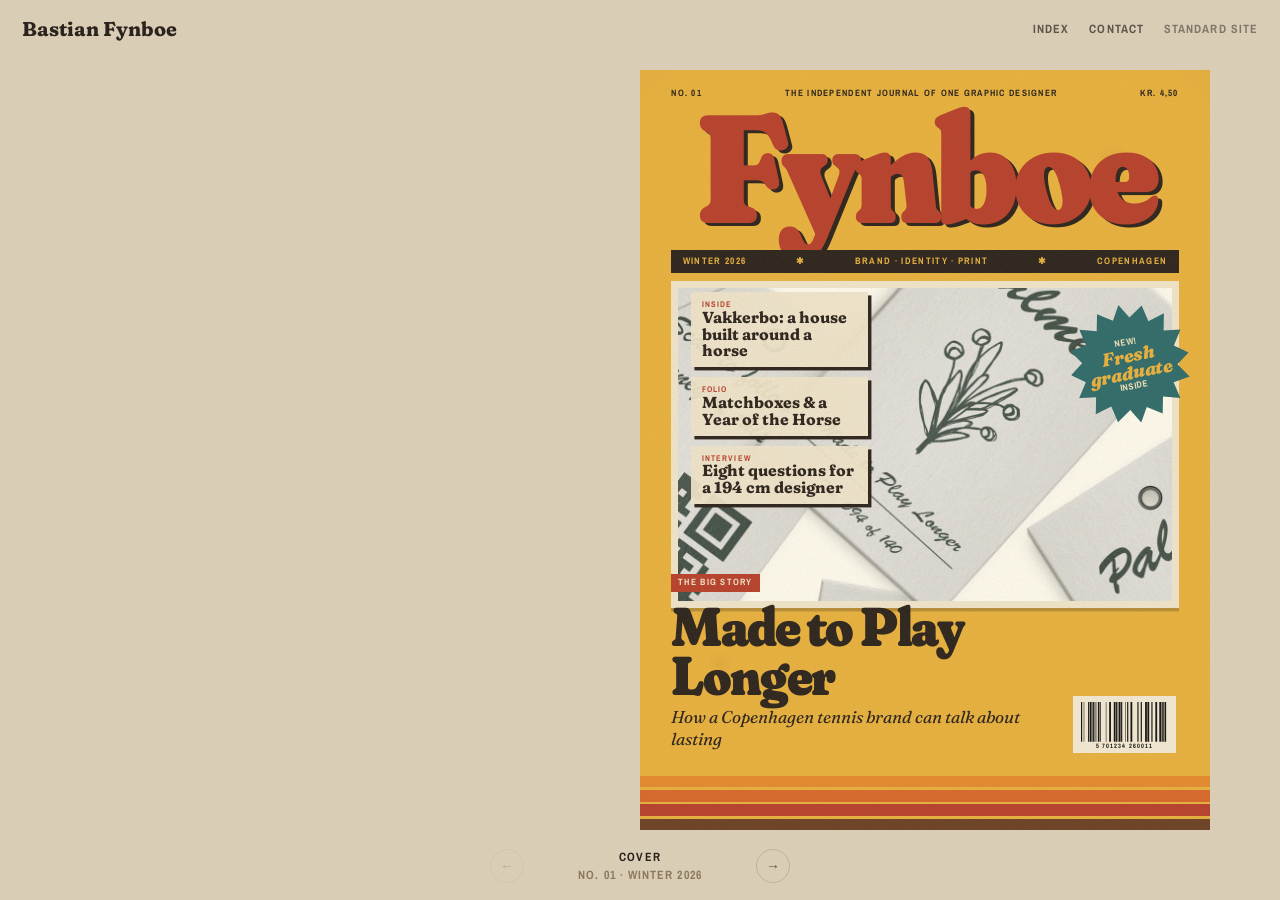
==== issue/index.html @ f9d05c1a "Magasin-udgave" ====
<!doctype html>
<html lang="en">
<head>
<meta charset="utf-8">
<meta name="viewport" content="width=device-width, initial-scale=1">
<title>Fynboe, Issue 01 — Bastian Fynboe, brand &amp; visual identity designer</title>
<meta name="description" content="The portfolio of Bastian Fynboe, brand and visual identity designer in Copenhagen, as a magazine you can flip through.">
<meta name="theme-color" content="#D9CDB6">
<meta property="og:title" content="Fynboe, Issue 01">
<meta property="og:description" content="The portfolio of Bastian Fynboe, brand and visual identity designer in Copenhagen, as a magazine you can flip through.">
<meta property="og:image" content="https://bastianfynboe.xyz/assets/img/mtpl-tag-detail-2000.webp">
<link rel="canonical" href="https://bastianfynboe.xyz/issue/">
<link rel="icon" href="/favicon.png" type="image/png">
<link rel="preload" href="/assets/fonts/issue/fraunces-latin-full-normal.woff2" as="font" type="font/woff2" crossorigin>
<link rel="stylesheet" href="/assets/issue/issue.css?v=1">
<script>document.documentElement.classList.add('js')</script>
</head>
<body>
<a class="skip" href="/">Skip to the standard site</a>
<header class="ui ui-top">
  <a class="brand" href="#cover" data-go="cover">Bastian Fynboe</a>
  <nav class="nav">
    <a href="#contents" data-go="contents">Index</a>
    <a href="#masthead" data-go="masthead">Contact</a>
    <a href="/" class="plain">Standard site</a>
  </nav>
</header>
<main id="stage"><div id="holder"><div id="book">
<section class="page  cover" data-id="cover" data-sec="Cover" id="p-cover" aria-label="Page 1">
  <div class="cv-bg"></div>
  <div class="cv-top"><span>No. 01</span><span>The independent journal of one graphic designer</span><span>Kr. 4,50</span></div>
  <h1 class="cv-mast">Fynboe</h1>
  <div class="cv-strip"><span>Winter 2026</span><span>✱</span><span>Brand · Identity · Print</span><span>✱</span><span>Copenhagen</span></div>
  <div class="cv-photo"><img class="" src="/assets/img/mtpl-tag-detail-1000.webp" srcset="/assets/img/mtpl-tag-detail-1000.webp 1000w, /assets/img/mtpl-tag-detail-2000.webp 2000w" sizes="45vw" width="2000" height="2000" alt="Numbered hangtags for Palmes" decoding="async" fetchpriority="high" style="object-fit:cover;object-position:50% 50%"></div>
  <div class="cv-lines">
    <a href="#vakkerbo" data-go="vakkerbo"><span class="k">Inside</span><span class="t">Vakkerbo: a house built around a horse</span></a>
    <a href="#palmes" data-go="palmes"><span class="k">Folio</span><span class="t">Matchboxes &amp; a Year of the Horse</span></a>
    <a href="#questions" data-go="questions"><span class="k">Interview</span><span class="t">Eight questions for a 194 cm designer</span></a>
  </div>
  <div class="cv-big"><span class="k">The big story</span><span class="t">Made to Play Longer</span><span class="d">How a Copenhagen tennis brand can talk about lasting</span></div>
  <div class="burst" aria-hidden="true"><span>New!<br><b>Fresh<br>graduate</b><br>inside</span></div>
  <div class="cv-stripes" aria-hidden="true"><i></i><i></i><i></i><i></i></div>
  <div class="cv-code"><div class="barcode" aria-hidden="true"><svg viewBox="0 0 96 40" preserveAspectRatio="none" fill="#111"><rect x="0.00" width="1.30" height="40"/><rect x="3.00" width="0.60" height="40"/><rect x="7.85" width="1.30" height="40"/><rect x="9.70" width="2.00" height="40"/><rect x="12.25" width="0.60" height="40"/><rect x="13.40" width="1.30" height="40"/><rect x="15.25" width="0.60" height="40"/><rect x="16.40" width="0.60" height="40"/><rect x="18.70" width="1.30" height="40"/><rect x="20.55" width="1.30" height="40"/><rect x="27.50" width="0.60" height="40"/><rect x="31.20" width="2.00" height="40"/><rect x="36.30" width="2.00" height="40"/><rect x="38.85" width="1.30" height="40"/><rect x="40.70" width="0.60" height="40"/><rect x="41.85" width="2.00" height="40"/><rect x="44.40" width="1.30" height="40"/><rect x="48.80" width="0.60" height="40"/><rect x="51.10" width="1.30" height="40"/><rect x="54.80" width="2.00" height="40"/><rect x="62.45" width="1.30" height="40"/><rect x="66.15" width="1.30" height="40"/><rect x="71.00" width="2.00" height="40"/><rect x="73.55" width="2.00" height="40"/><rect x="77.95" width="1.30" height="40"/><rect x="82.35" width="2.00" height="40"/><rect x="86.75" width="2.00" height="40"/><rect x="89.30" width="1.30" height="40"/><rect x="91.15" width="1.30" height="40"/><rect x="93.00" width="1.30" height="40"/></svg><small>5 701234 260011</small></div></div>
</section>
<section class="page l " data-id="" data-sec="Advertisement" aria-label="Page 2">
  <div class="fr " style="position:absolute;inset:0"><img class="" src="/assets/img/vk-2-1000.webp" srcset="/assets/img/vk-2-1000.webp 1000w, /assets/img/vk-2-2000.webp 2000w" sizes="45vw" width="1638" height="2048" alt="Vase with wild flowers, photographed for Vakkerbo" decoding="async" loading="lazy" style="object-fit:cover;object-position:50% 50%"></div>
  <div class="ad-vk">
    <img src="/assets/img/vk-logo-1000.webp" alt="Vakkerbo" class="vk-word" loading="lazy">
    <div class="ad-vk-line">Interior design, art &amp; vintage.</div>
    <div class="lbl">vakkerbo.dk</div>
  </div>
  <div class="ad-label">Advertisement</div>
</section>
<section class="page r " data-id="contents" data-sec="Contents" id="p-contents" aria-label="Page 3">
  <div class="rh"><span><b>Contents</b></span><span>No. 01 · Winter 2026</span></div>
  <div class="in" style="padding-top:12cqw">
    <div style="display:flex;justify-content:space-between;align-items:flex-end;gap:3cqw">
      <h2 class="disp" style="font-size:13cqw">Contents</h2>
      <div style="width:24cqw"><div class="fr " style="height:17cqw"><img class="" src="/assets/img/mtpl-tags-1000.webp" srcset="/assets/img/mtpl-tags-1000.webp 1000w, /assets/img/mtpl-tags-2000.webp 2000w" sizes="12vw" width="2000" height="2000" alt="" decoding="async" loading="lazy" style="object-fit:cover;object-position:50% 50%"></div><div class="cap"><b>On the cover</b>Made to Play Longer, p. 08</div></div>
    </div>
    <nav class="toc" aria-label="Contents">
      <div class="sec">Front of book</div>
      <a href="#masthead" data-go="masthead"><span class="n">04</span><span><span class="t">Masthead</span><span class="d">Everyone who made this issue (it’s one person)</span></span></a>
      <a href="#letter" data-go="letter"><span class="n">05</span><span><span class="t">Editor’s letter</span><span class="d">From VHS tapes to visual identity</span></span></a>
      <a href="#notebook" data-go="notebook"><span class="n">06</span><span><span class="t">Notebook</span><span class="d">FLOK, Munkholm, Folkets Drømme</span></span></a>
      <div class="sec">Features</div>
      <a href="#made-to-play-longer" data-go="made-to-play-longer"><span class="n">08</span><span><span class="t">Made to Play Longer</span><span class="d">Sustainability, told without the green layer</span></span></a>
      <a href="#vakkerbo" data-go="vakkerbo"><span class="n">14</span><span><span class="t">Vakkerbo</span><span class="d">Identity, website and photography</span></span></a>
      <div class="sec">Back of book</div>
      <a href="#palmes" data-go="palmes"><span class="n">18</span><span><span class="t">Folio: Palmes Tennis Society</span><span class="d">Postcards, matchboxes, Year of the Horse</span></span></a>
      <a href="#desk" data-go="desk"><span class="n">20</span><span><span class="t">From the desk</span><span class="d">Posters, animals, the first thing I ever made</span></span></a>
      <a href="#questions" data-go="questions"><span class="n">21</span><span><span class="t">Eight Questions</span><span class="d">The editor, briefly interrogated</span></span></a>
    </nav>
  </div>
  <div class="fo"><span>Fynboe · No. 01 · Winter 2026</span><span class="n">03</span></div>
</section>
<section class="page l " data-id="masthead" data-sec="Masthead" id="p-masthead" aria-label="Page 4">
  <div class="rh"><span><b>Masthead</b></span><span>Front of book</span></div>
  <div class="in" style="padding-top:12cqw">
    <div style="display:flex;justify-content:space-between;align-items:center">
      <div class="disp" style="font-size:13cqw">Fynboe</div><img class="logo" src="/assets/deco/logo.webp" alt="" aria-hidden="true">
    </div>
    <div class="rule" style="margin-top:3cqw"></div>
    <div class="staff">
      <div><span>Editor-in-chief</span><span>Bastian Fynboe</span></div>
      <div><span>Creative director</span><span>Bastian Fynboe</span></div>
      <div><span>Art director</span><span>Bastian Fynboe</span></div>
      <div><span>Illustration</span><span>Bastian Fynboe</span></div>
      <div><span>Photography</span><span>Bastian Fynboe</span></div>
      <div><span>Web &amp; production</span><span>Bastian Fynboe</span></div>
      <div><span>Coffee</span><span>Also Bastian Fynboe</span></div>
    </div>
    <div style="margin-top:auto">
      <div class="lbl" style="color:var(--red);margin-bottom:1.4cqw">Editorial &amp; hiring</div>
      <div class="disp contact-big"><a href="mailto:bastianfynboe@gmail.com">bastianfynboe@gmail.com</a><br><a href="tel:+4551514124">+45 51 51 41 24</a></div>
      <p class="small" style="margin:3cqw 0 0">Fynboe is published irregularly in Copenhagen. Open to junior roles in brand &amp; visual identity and to freelance identity work. All work © Bastian Fynboe 2026. No designers were harmed in the making of this issue, though one was quite tired.</p>
    </div>
  </div>
  <div class="fo"><span class="n">04</span><span>Fynboe · No. 01 · Winter 2026</span></div>
</section>
<section class="page r " data-id="letter" data-sec="Editor’s letter" id="p-letter" aria-label="Page 5">
  <div class="rh"><span>Front of book</span><span><b>Editor’s letter</b></span></div>
  <div class="in" style="padding-top:12cqw">
    <h2 class="disp" style="font-size:9.6cqw">Hi, I’m Bastian. Welcome to the first issue.</h2>
    <div class="rule"></div>
    <div style="display:grid;grid-template-columns:1fr 26cqw;gap:4cqw;flex:1;min-height:0">
      <div class="body">
        <p class="first drop">Since I was a small boy, I’ve been drawn to stories and visuals. Growing up in Western Jutland, I spent countless hours watching films with my grandparents on old VHS tapes. That led me to film school in Ebeltoft, and later to the film industry in Copenhagen, where I worked my way up from runner to production coordinator and 1st AD.</p>
        <p>But film wasn’t the full picture for me. In 2024 I started Entrepreneurship &amp; Design at KEA and stumbled into graphic design. From the first poster, I was hooked.</p>
        <p class="end">I don’t see myself as a finished designer, and I hope I never will. This issue is what I’ve made so far. Take your time, and turn the page.</p>
      </div>
      <div style="display:flex;flex-direction:column">
        <div class="fr " style="aspect-ratio:9/8;background:#1d2a33"><video class="" data-src="/assets/video/portrait.mp4" poster="/assets/video/portrait.jpg" muted loop playsinline preload="none" style="object-fit:cover;object-position:50% 50%;transform:scale(2.25);transform-origin:50% 53.3%"></video></div><div style="flex:1"></div>
        <div class="cap"><b>The editor</b>Copenhagen, 2026</div>
        <div class="sign">Bastian</div>
      </div>
    </div>
  </div>
  <div class="fo"><span>Fynboe · No. 01 · Winter 2026</span><span class="n">05</span></div>
</section>
<section class="page l " data-id="notebook" data-sec="Notebook" id="p-notebook" aria-label="Page 6">
  <div class="rh"><span><b>Notebook</b></span><span>Smaller projects, briefly</span></div>
  <div class="in" style="padding-top:12cqw">
    <h2 class="disp" style="font-size:12cqw">Notebook</h2>
    <p class="dek" style="margin:1.4cqw 0 1cqw">Three projects that deserve more than a thumbnail and less than a feature.</p>
    
    <div class="note-item">
      <a href="/work/flok/" class="fr" style="height:100%"><img class="" src="/assets/img/flok-cover-1000.webp" srcset="/assets/img/flok-cover-1000.webp 1000w, /assets/img/flok-cover-2000.webp 2000w" sizes="15vw" width="2000" height="1500" alt="FLOK" decoding="async" loading="lazy" style="object-fit:cover;object-position:50% 50%"></a>
      <div>
        <div class="lbl" style="color:var(--red)">01 — Branding · 2024</div>
        <h3 class="disp" style="font-size:5.8cqw;margin:1cqw 0 1.2cqw">FLOK</h3>
        <div class="body"><p class="first">A brand identity for a community concept built on creativity and togetherness. A flock of swallows sits on the letters.</p></div>
        <a class="more" href="/work/flok/">Read the project →</a>
      </div>
    </div>
    <div class="note-item">
      <a href="/work/munkholm/" class="fr" style="height:100%"><img class="" src="/assets/img/mh-card-1000.webp" srcset="/assets/img/mh-card-1000.webp 1000w, /assets/img/mh-card-2000.webp 2000w" sizes="15vw" width="2000" height="1344" alt="Munkholm" decoding="async" loading="lazy" style="object-fit:cover;object-position:50% 50%"></a>
      <div>
        <div class="lbl" style="color:var(--red)">02 — Visual identity · 2025</div>
        <h3 class="disp" style="font-size:5.8cqw;margin:1cqw 0 1.2cqw">Munkholm</h3>
        <div class="body"><p class="first">A modernised identity for a Danish soap and skincare brand: a quiet, high-contrast serif and a warm apricot colour.</p></div>
        <a class="more" href="/work/munkholm/">Read the project →</a>
      </div>
    </div>
    <div class="note-item">
      <a href="/work/folkets-droemme/" class="fr" style="height:100%"><img class="" src="/assets/img/fd-tree-1000.webp" srcset="/assets/img/fd-tree-1000.webp 1000w, /assets/img/fd-tree-2000.webp 2000w" sizes="15vw" width="2000" height="1569" alt="Folkets Drømme" decoding="async" loading="lazy" style="object-fit:cover;object-position:50% 50%"></a>
      <div>
        <div class="lbl" style="color:var(--red)">03 — Installation · 2025</div>
        <h3 class="disp" style="font-size:5.8cqw;margin:1cqw 0 1.2cqw">Folkets Drømme</h3>
        <div class="body"><p class="first">An installation in Folkets Park on Nørrebro, where people hung their dreams for the future in the trees.</p></div>
        <a class="more" href="/work/folkets-droemme/">Read the project →</a>
      </div>
    </div>
  </div>
  <div class="fo"><span class="n">06</span><span>Fynboe · No. 01 · Winter 2026</span></div>
</section>
<section class="page r " data-id="" data-sec="Advertisement" aria-label="Page 7">
  <div class="fr " style="position:absolute;inset:0;background:#7c1b1d"><img class="" src="/assets/img/pa-scarf-1000.webp" srcset="/assets/img/pa-scarf-1000.webp 1000w, /assets/img/pa-scarf-2000.webp 2000w" sizes="45vw" width="2000" height="2000" alt="Palmes × Magnolia scarf" decoding="async" loading="lazy" style="object-fit:cover;object-position:50% 50%"></div>
  <div class="ad-label" style="color:rgba(255,255,255,.75)">Advertisement</div>
</section>
<section class="page l lite" data-id="made-to-play-longer" data-sec="Made to Play Longer" id="p-made-to-play-longer" aria-label="Page 8">
  <div class="fr " style="position:absolute;inset:0"><img class="" src="/assets/img/mtpl-tag-detail-1000.webp" srcset="/assets/img/mtpl-tag-detail-1000.webp 1000w, /assets/img/mtpl-tag-detail-2000.webp 2000w" sizes="50vw" width="2000" height="2000" alt="Each piece is numbered. The back of the tag links to the story of the material." decoding="async" loading="lazy" style="object-fit:cover;object-position:50% 50%"></div>
  <div class="lite"><div class="rh"><span><b>Feature</b></span><span>Palmes Tennis Society</span></div></div>
  <div class="credit">Photography: Bastian Fynboe</div>
</section>
<section class="page r lite" data-id="" data-sec="Made to Play Longer" aria-label="Page 9">
  <div style="position:absolute;inset:0;background:var(--clay)"></div>
  <div class="lite"><div class="rh"><span>Palmes Tennis Society</span><span><b>Feature · 08—13</b></span></div></div>
  <div style="position:absolute;left:7cqw;right:7cqw;bottom:11cqw;z-index:3;color:#F6EAD2">
    <h2 class="disp" style="font-size:20cqw;color:#F6EAD2;text-shadow:.6cqw .5cqw 0 rgba(43,35,29,.45)">Made to Play Longer</h2>
    <p class="dek" style="font-size:3.9cqw;margin-top:3cqw">Sustainability was never part of the Palmes story. For my final project at KEA, I tried to find a way to take responsibility that still felt like Palmes, instead of bolting on a green layer.</p>
    <div class="by" style="margin-top:3cqw">Words &amp; design <i>by</i> Bastian Fynboe</div>
  </div>
  <div class="fo light"><span>Made to Play Longer</span><span class="n">09</span></div>
</section>
<section class="page l " data-id="made-to-play-longer-2" data-sec="Made to Play Longer" id="p-made-to-play-longer-2" aria-label="Page 10">
  <div class="rh"><span><b>Feature</b></span><span>Made to Play Longer</span></div>
  <div class="in" style="padding-top:12cqw">
    <div class="body c3">
      <p class="first drop">Palmes is a Copenhagen tennis brand with a strong universe: red clay, court lines and a love of the game. Sustainability was never part of the story. As the founder put it in our interview, it simply wasn’t what Palmes was built around.</p>
      <p>The question was how Palmes could take responsibility in a way that felt true to the brand.</p>
      <h4>What I found</h4>
      <p>I analysed how Aiayu, GANNI and Fichi communicate sustainability, and combined it with a survey and interviews with people in the target group. Everything pointed the same way.</p>
      <p>To be believed, the message has to be simple, documentable and rooted in the brand’s own identity.</p>
      <h4>The concept</h4>
      <p>Made to Play Longer turns limits into the story. Each piece is made in a small, numbered run, often from deadstock fabric left over from earlier production. 140 pieces, because that is how much fabric there was.</p>
      <p>The tone is concrete and a little dry. No leaves, no globes: navy, court green and a single clay accent.</p>
      <p class="cont">Continued on page 11 →</p>
    </div>
    <div class="fr " style="flex:1;margin-top:2.6cqw;min-height:20cqw;background:#cfc9c4"><img class="" src="/assets/img/mtpl-cover-1000.webp" srcset="/assets/img/mtpl-cover-1000.webp 1000w, /assets/img/mtpl-cover-2000.webp 2000w" sizes="40vw" width="2000" height="1250" alt="Two Palmes hangtags" decoding="async" loading="lazy" style="object-fit:cover;object-position:50% 50%"></div>
  </div>
  <div class="fo"><span class="n">10</span><span>Made to Play Longer</span></div>
</section>
<section class="page r " data-id="" data-sec="Made to Play Longer" aria-label="Page 11">
  <div class="rh"><span>Palmes Tennis Society</span><span><b>Feature</b></span></div>
  <div class="in" style="padding-top:12cqw">
    <div style="display:grid;grid-template-columns:1fr 1fr;gap:4cqw;flex:1;min-height:0">
      <div style="display:flex;flex-direction:column">
        <div class="fr " style="flex:1;background:#F4F1EA"><img class="" src="/assets/img/mtpl-instagram-1000.webp" srcset="/assets/img/mtpl-instagram-1000.webp 1000w, /assets/img/mtpl-instagram-2000.webp 2000w" sizes="22vw" width="2000" height="1875" alt="Instagram post for Made to Play Longer" decoding="async" loading="lazy" style="object-fit:contain;object-position:50% 50%"></div>
        <div class="cap"><b>01</b>Instagram: the product, the fabric and the number of the run.</div>
      </div>
      <div style="display:flex;flex-direction:column;gap:3cqw">
        <div class="body"><p class="first">Every touchpoint says one thing, in the same voice: the hangtag in the shop, the product page, the feed, and a page that tells the story of the material.</p><p>The project was graded 10 on the Danish seven-point scale.</p></div>
        <div class="boxout" style="margin-top:auto">
          <div class="lbl" style="margin-bottom:1.2cqw">In numbers</div>
          <div class="row"><span class="big">140</span><span>pieces in a run, because that is how much fabric there was</span></div>
          <div class="row"><span class="big">3</span><span>brands analysed: Aiayu, GANNI and Fichi</span></div>
          <div class="row"><span class="big">1</span><span>clay accent. No leaves, no globes.</span></div>
          <div class="row"><span class="big">10</span><span>the grade</span></div>
        </div>
      </div>
    </div>
  </div>
  <div class="fo"><span>Made to Play Longer</span><span class="n">11</span></div>
</section>
<section class="page l " data-id="" data-sec="Made to Play Longer" aria-label="Page 12">
  <div class="rh"><span><b>Feature</b></span><span>Made to Play Longer</span></div>
  <div class="in" style="padding-top:12cqw">
    <div style="display:grid;grid-template-columns:1fr 1fr;grid-template-rows:1.15fr 1fr;gap:2.6cqw;flex:1;min-height:0">
      <div style="grid-column:span 2;display:flex;flex-direction:column"><div class="fr " style="flex:1"><img class="" src="/assets/img/mtpl-tags-1000.webp" srcset="/assets/img/mtpl-tags-1000.webp 1000w, /assets/img/mtpl-tags-2000.webp 2000w" sizes="40vw" width="2000" height="2000" alt="Hangtags with QR codes" decoding="async" loading="lazy" style="object-fit:cover;object-position:50% 50%"></div><div class="cap"><b>02</b>The hangtags. Each one is numbered and links to the material.</div></div>
      <div style="display:flex;flex-direction:column"><div class="fr " style="flex:1;background:#fff"><img class="" src="/assets/img/mtpl-product-1000.webp" srcset="/assets/img/mtpl-product-1000.webp 1000w, /assets/img/mtpl-product-2000.webp 2000w" sizes="20vw" width="2000" height="1647" alt="Product page" decoding="async" loading="lazy" style="object-fit:cover;object-position:50% 0%"></div><div class="cap"><b>03</b>Product page</div></div>
      <div style="display:flex;flex-direction:column"><div class="fr " style="flex:1;background:#fff"><img class="" src="/assets/img/mtpl-story-1000.webp" srcset="/assets/img/mtpl-story-1000.webp 1000w, /assets/img/mtpl-story-2000.webp 2000w" sizes="20vw" width="2000" height="1694" alt="Material story page" decoding="async" loading="lazy" style="object-fit:cover;object-position:50% 0%"></div><div class="cap"><b>04</b>The material story</div></div>
    </div>
  </div>
  <div class="fo"><span class="n">12</span><span>Made to Play Longer</span></div>
</section>
<section class="page r lite" data-id="" data-sec="Made to Play Longer" aria-label="Page 13">
  <div style="position:absolute;inset:0;background:var(--navy)"></div>
  <div class="lite"><div class="rh"><span>Palmes Tennis Society</span><span><b>Feature</b></span></div></div>
  <div style="position:absolute;left:7cqw;right:7cqw;top:15cqw;z-index:3;color:#F6EAD2">
    <p class="pull" style="font-size:10.5cqw">“We’re not there yet. But here is what we do.”</p>
    <div class="lbl" style="margin-top:2.4cqw;opacity:.75">The tone of voice, in one line</div>
  </div>
  <div style="position:absolute;left:7cqw;right:7cqw;bottom:21cqw;z-index:3">
    <div class="fr " style="aspect-ratio:2000/1132"><img class="" src="/assets/img/mtpl-moodboard-1000.webp" srcset="/assets/img/mtpl-moodboard-1000.webp 1000w, /assets/img/mtpl-moodboard-2000.webp 2000w" sizes="40vw" width="2000" height="1132" alt="Visual direction: navy, court green and a single clay accent" decoding="async" loading="lazy" style="object-fit:cover;object-position:50% 50%"></div>
    <div class="cap" style="color:rgba(246,234,210,.75)"><b style="color:#F6EAD2">05</b>Visual direction: navy, court green and a single clay accent.</div>
  </div>
  <div style="position:absolute;left:7cqw;right:7cqw;bottom:10cqw;z-index:3;display:flex;justify-content:space-between;align-items:center;color:#F6EAD2">
    <span class="lbl">Final exam project, KEA 2026 <span style="color:var(--mustard)">❧</span></span>
    <a class="more light" href="/work/made-to-play-longer/">The full case →</a>
  </div>
  <div class="fo light"><span>Made to Play Longer</span><span class="n">13</span></div>
</section>
<section class="page l lite" data-id="vakkerbo" data-sec="Vakkerbo" id="p-vakkerbo" aria-label="Page 14">
  <div class="spread l"><video class="" data-src="/assets/video/vakkerbo-hero.mp4" poster="/assets/video/vakkerbo-hero.jpg" muted loop playsinline preload="none" style="object-fit:cover;object-position:50% 50%;"></video></div>
  <div class="lite"><div class="rh"><span><b>Feature</b></span><span>Vakkerbo</span></div></div>
  <div style="position:absolute;left:7cqw;right:4cqw;bottom:12cqw;z-index:3;color:#F6EAD2">
    <div class="lbl">Feature · 14—17</div>
    <h2 class="disp" style="font-size:22cqw;margin-top:1.5cqw;color:#F6EAD2;text-shadow:0 .4cqw 2cqw rgba(0,0,0,.25)">Vakkerbo</h2>
  </div>
  <div class="fo light"><span class="n">14</span><span>Vakkerbo</span></div>
</section>
<section class="page r lite" data-id="" data-sec="Vakkerbo" aria-label="Page 15">
  <div class="spread r"><video class="" data-src="/assets/video/vakkerbo-hero.mp4" poster="/assets/video/vakkerbo-hero.jpg" muted loop playsinline preload="none" style="object-fit:cover;object-position:50% 50%;"></video></div>
  <div class="credit">Film &amp; photography: Bastian Fynboe</div>
  <div style="position:absolute;left:5cqw;right:12cqw;bottom:12cqw;z-index:3;color:#F6EAD2;text-shadow:0 .2cqw 1.6cqw rgba(0,0,0,.35)">
    <p class="dek" style="font-size:4cqw">Identity, website and product photography for a new Danish studio for interior design, art and vintage.</p>
    <div class="by" style="margin-top:3cqw">Words &amp; design <i>by</i> Bastian Fynboe</div>
  </div>
  <div class="fo light"><span>Vakkerbo</span><span class="n">15</span></div>
</section>
<section class="page l " data-id="vakkerbo-2" data-sec="Vakkerbo" id="p-vakkerbo-2" aria-label="Page 16">
  <div class="rh"><span><b>Feature</b></span><span>Vakkerbo</span></div>
  <div class="in" style="padding-top:12cqw">
    <p class="pull" style="font-size:8cqw;color:var(--red)">“Calm and personal, with room for the objects to speak.”</p>
    <div class="rule"></div>
    <div class="body c2">
      <p class="first drop">Vakkerbo is a new chapter from the founder of OYOY Living Design: interior design for homes and businesses, and a shop with one-off art and vintage pieces. It needed an identity and a website that felt calm and personal, with room for the objects to speak.</p>
      <h4>The website</h4>
      <p>I built the site as a custom Shopify theme. As you scroll, the large wordmark shrinks and settles into the header, and the menu fades in. The site runs in Danish and English, and the shop sells unique pieces, one of each.</p>
      <h4>Photography</h4>
      <p>I shot and edited the product photography for the shop: soft daylight, white lace and the pieces on their own.</p>
    </div>
    <div class="fr " style="flex:1;margin-top:2.6cqw;min-height:20cqw"><img class="" src="/assets/img/vk-horses-1000.webp" srcset="/assets/img/vk-horses-1000.webp 1000w, /assets/img/vk-horses-2000.webp 2000w" sizes="40vw" width="1920" height="1012" alt="Ceramic horses on a windowsill" decoding="async" loading="lazy" style="object-fit:cover;object-position:50% 50%"></div>
    <div class="cap">Horses everywhere: a still from the film on the front page.</div>
  </div>
  <div class="fo"><span class="n">16</span><span>Vakkerbo</span></div>
</section>
<section class="page r " data-id="" data-sec="Vakkerbo" aria-label="Page 17">
  <div class="rh"><span>Vakkerbo</span><span><b>Feature</b></span></div>
  <div class="in" style="padding-top:12cqw">
    <div style="display:grid;grid-template-columns:1fr 1fr 1fr;grid-template-rows:1fr 1.25fr auto;gap:2.4cqw;flex:1;min-height:0">
      <div style="grid-column:span 3;display:flex;flex-direction:column"><div class="fr " style="flex:1"><img class="" src="/assets/img/vk-site-1000.webp" srcset="/assets/img/vk-site-1000.webp 1000w, /assets/img/vk-site-2000.webp 2000w" sizes="40vw" width="2000" height="1325" alt="The front page of vakkerbo.dk" decoding="async" loading="lazy" style="object-fit:cover;object-position:50% 50%"></div><div class="cap"><b>01</b>The front page of vakkerbo.dk.</div></div>
      <div class="fr " style=""><img class="" src="/assets/img/vk-3-1000.webp" srcset="/assets/img/vk-3-1000.webp 1000w, /assets/img/vk-3-2000.webp 2000w" sizes="14vw" width="1638" height="2048" alt="Vintage pieces in a sunlit room" decoding="async" loading="lazy" style="object-fit:cover;object-position:50% 50%"></div>
      <div class="fr " style=""><img class="" src="/assets/img/vk-8-1000.webp" srcset="/assets/img/vk-8-1000.webp 1000w, /assets/img/vk-8-2000.webp 2000w" sizes="14vw" width="1638" height="2048" alt="Blue ceramic bowl" decoding="async" loading="lazy" style="object-fit:cover;object-position:50% 50%"></div>
      <div class="fr " style="background:#F7F0E2"><video class="" data-src="/assets/video/vk-horse.mp4" poster="/assets/video/vk-horse.jpg" muted loop playsinline preload="none" style="object-fit:contain;object-position:50% 50%;"></video></div>
      <div style="grid-column:span 3;display:flex;justify-content:space-between;align-items:baseline">
        <div class="cap"><b>02</b>Product photography, and the hand-drawn horse, animated.</div>
        <a class="more" href="/work/vakkerbo/">The full case →</a>
      </div>
    </div>
  </div>
  <div class="fo"><span>Vakkerbo</span><span class="n">17</span></div>
</section>
<section class="page l " data-id="palmes" data-sec="Folio" id="p-palmes" aria-label="Page 18">
  <div class="rh"><span><b>Folio</b></span><span>Palmes Tennis Society</span></div>
  <div class="in" style="padding-top:12cqw">
    <div class="lbl" style="color:var(--red)">Folio · Internship, spring 2026</div>
    <h2 class="disp" style="font-size:10.5cqw;margin:1.4cqw 0">Small things for a tennis club</h2>
    <p class="dek" style="font-size:2.9cqw;margin-bottom:2.6cqw">Palmes has a strong universe of its own: green and cream, red clay, flowers and a lot of love for the game. My job was to draw inside that world. Most of it starts as a pencil line.</p>
    <div style="display:grid;grid-template-columns:1fr 1fr 1fr;grid-template-rows:1.5fr 1fr;gap:2.2cqw;flex:1;min-height:0">
      <div style="grid-column:span 3;display:flex;flex-direction:column"><div class="fr " style="flex:1"><img class="" src="/assets/img/pa-postcards-1000.webp" srcset="/assets/img/pa-postcards-1000.webp 1000w, /assets/img/pa-postcards-2000.webp 2000w" sizes="40vw" width="2000" height="1600" alt="Postcards for the Palmes shop" decoding="async" loading="lazy" style="object-fit:cover;object-position:50% 50%"></div><div class="cap"><b>01</b>Postcards for the shop in Copenhagen.</div></div>
      <div class="fr " style="background:#ECECEC"><img class="" src="/assets/img/pa-match-1-1000.webp" srcset="/assets/img/pa-match-1-1000.webp 1000w, /assets/img/pa-match-1-2000.webp 2000w" sizes="14vw" width="1100" height="600" alt="Matchbox design" decoding="async" loading="lazy" style="object-fit:contain;object-position:50% 50%"></div>
      <div class="fr " style="background:#ECECEC"><img class="" src="/assets/img/pa-match-2-1000.webp" srcset="/assets/img/pa-match-2-1000.webp 1000w, /assets/img/pa-match-2-2000.webp 2000w" sizes="14vw" width="1100" height="600" alt="Matchbox design" decoding="async" loading="lazy" style="object-fit:contain;object-position:50% 50%"></div>
      <div class="fr " style="background:#ECECEC"><img class="" src="/assets/img/pa-match-3-1000.webp" srcset="/assets/img/pa-match-3-1000.webp 1000w, /assets/img/pa-match-3-2000.webp 2000w" sizes="14vw" width="1100" height="600" alt="Matchbox design" decoding="async" loading="lazy" style="object-fit:contain;object-position:50% 50%"></div>
    </div>
    <div style="display:flex;justify-content:space-between;align-items:baseline"><div class="cap"><b>02</b>Tennis matches. Matchbox designs.</div><a class="more" href="/work/palmes/">More from Palmes →</a></div>
  </div>
  <div class="fo"><span class="n">18</span><span>Folio</span></div>
</section>
<section class="page r lite" data-id="" data-sec="Folio" aria-label="Page 19">
  <div class="fr " style="position:absolute;inset:0;background:#2f6a3b"><video class="" data-src="/assets/video/palmes-horse.mp4" poster="/assets/video/palmes-horse.jpg" muted loop playsinline preload="none" style="object-fit:cover;object-position:50% 50%;"></video></div>
  <div class="fo light"><span>Year of the Horse · animation for Palmes, 2026</span><span class="n">19</span></div>
</section>
<section class="page l " data-id="desk" data-sec="From the desk" id="p-desk" aria-label="Page 20">
  <div class="rh"><span><b>From the desk</b></span><span>Back of book</span></div>
  <div class="in" style="padding-top:12cqw">
    <h2 class="disp" style="font-size:10.5cqw">From the desk</h2>
    <p class="dek" style="font-size:2.9cqw;margin-top:1.2cqw">Posters, animals and the very first thing I ever designed.</p>
    <div class="scraps">
      <a href="/work/posters/" class="scrap" style="left:0;top:2%;width:38%;height:56%;transform:rotate(-2.6deg)"><img class="" src="/assets/img/po-festen-1000.webp" srcset="/assets/img/po-festen-1000.webp 1000w, /assets/img/po-festen-2000.webp 2000w" sizes="15vw" width="2000" height="2822" alt="Festen i Gaden poster" decoding="async" loading="lazy" style="object-fit:cover;object-position:50% 50%"></a>
      <div class="tape" style="left:11%;top:-1%;transform:rotate(-6deg)"></div>
      <a href="/work/illustration/" class="scrap" style="right:0;top:6%;width:55%;height:40%;transform:rotate(2.2deg)"><img class="" src="/assets/img/sel-horses-1000.webp" srcset="/assets/img/sel-horses-1000.webp 1000w, /assets/img/sel-horses-2000.webp 2000w" sizes="20vw" width="2000" height="1413" alt="Horses" decoding="async" loading="lazy" style="object-fit:cover;object-position:50% 50%"></a>
      <div class="tape" style="right:20%;top:3%;transform:rotate(5deg)"></div>
      <a href="/work/illustration/" class="scrap" style="left:30%;bottom:2%;width:40%;height:40%;transform:rotate(1.4deg)"><img class="" src="/assets/img/il-seal-1000.webp" srcset="/assets/img/il-seal-1000.webp 1000w, /assets/img/il-seal-2000.webp 2000w" sizes="15vw" width="2000" height="2000" alt="A grey seal" decoding="async" loading="lazy" style="object-fit:cover;object-position:50% 50%"></a>
      <div class="tape" style="left:42%;bottom:39%;transform:rotate(3deg)"></div>
      <a href="/work/posters/" class="scrap" style="right:1%;bottom:6%;width:24%;height:36%;transform:rotate(-4deg)"><img class="" src="/assets/img/po-dune-1000.webp" srcset="/assets/img/po-dune-1000.webp 1000w, /assets/img/po-dune-2000.webp 2000w" sizes="10vw" width="2000" height="2828" alt="Dune poster" decoding="async" loading="lazy" style="object-fit:cover;object-position:50% 50%"></a>
      <div class="postit" style="left:1%;bottom:4%;transform:rotate(-3deg)">↖ The first thing I ever designed. I had just downloaded Adobe. It’s the reason I’m here.</div>
    </div>
  </div>
  <div class="fo"><span class="n">20</span><span>From the desk</span></div>
</section>
<section class="page r " data-id="questions" data-sec="Eight Questions" id="p-questions" aria-label="Page 21">
  <div class="rh"><span>Back of book</span><span><b>Eight Questions</b></span></div>
  <div class="in" style="padding-top:12cqw">
    <div style="display:flex;gap:4cqw;align-items:flex-end;margin-bottom:3cqw">
      <h2 class="disp" style="font-size:12cqw;flex:1">Eight Questions</h2>
      <div class="fr " style="width:17cqw;height:23cqw;flex:none;background:#efe9df"><img class="" src="/assets/img/pa-vase-1000.webp" srcset="/assets/img/pa-vase-1000.webp 1000w, /assets/img/pa-vase-2000.webp 2000w" sizes="10vw" width="1548" height="2334" alt="" decoding="async" loading="lazy" style="object-fit:cover;object-position:50% 50%"></div>
    </div>
    <div class="qa"><div><b><span class="n">01</span>Where are you from?</b>Western Jutland. I grew up watching films on old VHS tapes with my grandparents.</div><div><b><span class="n">02</span>Before design?</b>Film and TV. I worked my way up from runner to production coordinator and 1st AD.</div><div><b><span class="n">03</span>And then?</b>Entrepreneurship &amp; Design at KEA in 2024. My first project was a poster for a made-up street party on Christianshavn.</div><div><b><span class="n">04</span>What did film teach you?</b>To stay organised, creative and calm under pressure.</div><div><b><span class="n">05</span>Tools?</b>Illustrator, InDesign, Photoshop, After Effects, Figma. And Shopify, lately.</div><div><b><span class="n">06</span>How tall?</b>194 cm. I can see the top of every shelf in the studio.</div><div><b><span class="n">07</span>Are you a finished designer?</b>No, and I hope I never will be.</div><div><b><span class="n">08</span>What’s next?</b>A junior role in brand &amp; visual identity, or your next identity project. Write to me.</div></div>
  </div>
  <div class="fo"><span>Eight Questions</span><span class="n">21</span></div>
</section>
<section class="page  lite" data-id="back-cover" data-sec="Back cover" id="p-back-cover" aria-label="Page 22">
  <div style="position:absolute;inset:0;background:var(--teal)"></div>
  <div class="cv-stripes top" aria-hidden="true"><i></i><i></i><i></i><i></i></div>
  <div class="bc">
    <div class="lbl" style="opacity:.75">Advertisement</div>
    <div class="disp" style="font-size:15cqw;margin-top:3cqw;color:var(--mustard)">Now<br>available.</div>
    <p class="dek" style="font-size:3.6cqw;margin-top:2.5cqw;max-width:86%">One graphic designer. Brand and visual identity, from the first sketch to the last page. Satisfaction guaranteed*.</p>
    <div class="coupon">
      <div class="scis" aria-hidden="true">✂</div>
      <div class="lbl" style="color:var(--red)">Clip &amp; send — no stamp needed</div>
      <div class="cp-h">Yes! I’d like to meet this designer.</div>
      <div class="cp-row"><span>Name</span><i></i></div>
      <div class="cp-row"><span>Studio</span><i></i></div>
      <div class="cp-row"><span>When</span><i></i></div>
      <div class="cp-to">Send to: <a href="mailto:bastianfynboe@gmail.com"><b>bastianfynboe@gmail.com</b></a></div>
    </div>
    <div style="display:flex;justify-content:space-between;align-items:flex-end;margin-top:auto">
      <div class="small" style="color:rgba(241,230,204,.7)">*Guarantee not legally binding.</div>
      <img src="/assets/deco/logo.webp" alt="" aria-hidden="true" style="width:10cqw;filter:invert(.92) sepia(.2)">
    </div>
  </div>
</section>
</div></div></main>
<div class="ui ui-bot">
  <div class="pager">
    <button id="prev" aria-label="Previous page">←</button>
    <div class="where" id="where" aria-live="polite"><b>Cover</b><span>No. 01 · Winter 2026</span></div>
    <button id="next" aria-label="Next page">→</button>
  </div>
</div>
<div class="progress" id="progress"></div>
<script src="/assets/issue/page-flip.browser.js?v=1"></script>
<script src="/assets/issue/issue.js?v=1"></script>
</body>
</html>
---- assets/issue/issue.css ----
/* Fynboe — Issue 01 · magazine edition */
@font-face{font-family:'Fraunces';src:url(/assets/fonts/issue/fraunces-latin-full-normal.woff2) format('woff2');font-weight:100 900;font-style:normal;font-display:swap}
@font-face{font-family:'Fraunces';src:url(/assets/fonts/issue/fraunces-latin-full-italic.woff2) format('woff2');font-weight:100 900;font-style:italic;font-display:swap}
@font-face{font-family:'Libre Caslon Text';src:url(/assets/fonts/issue/libre-caslon-text-400.woff2) format('woff2');font-weight:400;font-display:swap}
@font-face{font-family:'Libre Caslon Text';src:url(/assets/fonts/issue/libre-caslon-text-400-italic.woff2) format('woff2');font-weight:400;font-style:italic;font-display:swap}
@font-face{font-family:'Archivo Narrow';src:url(/assets/fonts/issue/archivo-narrow-700.woff2) format('woff2');font-weight:500 800;font-display:swap}
@font-face{font-family:'Courier Prime';src:url(/assets/fonts/issue/courier-prime-400.woff2) format('woff2');font-weight:400;font-display:swap}

:root{--bg:#E4E1DB;--paper:#F6F4EF;--ink:#191816;--mute:#86827A;--rule:#CFCAC0;--red:#C2412D}
*{box-sizing:border-box}
html,body{margin:0;height:100%;background:var(--bg);color:var(--ink);overflow:hidden;font-family:'Archivo Narrow',system-ui,sans-serif;-webkit-font-smoothing:antialiased}
button{font:inherit;color:inherit;background:none;border:0;cursor:pointer;padding:0}

/* ---------- chrome ---------- */
.ui{position:fixed;left:0;right:0;z-index:50;display:flex;align-items:center;justify-content:space-between;padding:16px 22px;
  font-size:11px;letter-spacing:.09em;text-transform:uppercase;pointer-events:none}
.ui *{pointer-events:auto}
.ui-top{top:0}.ui-bot{bottom:0;justify-content:center}
.ui a,.ui button{color:var(--ink);text-decoration:none;opacity:.7;transition:opacity .2s}
.ui a:hover,.ui button:hover{opacity:1}
.ui .brand{font-family:'Instrument Serif',serif;font-size:21px;letter-spacing:0;text-transform:none;opacity:1}
.ui .nav{display:flex;gap:20px;align-items:center}
.pager{display:flex;align-items:center;gap:16px}
.pager button{width:34px;height:34px;border-radius:50%;border:1px solid rgba(25,24,22,.2);display:grid;place-items:center;font-size:14px;letter-spacing:0}
.pager button:disabled{opacity:.2;cursor:default}
.where{min-width:200px;text-align:center;line-height:1.5}
.where b{font-weight:500;display:block}.where span{color:var(--mute)}
#stage{position:fixed;inset:0;display:grid;place-items:center}
#holder{position:relative}
.progress{position:fixed;left:0;bottom:0;height:2px;background:var(--ink);transition:width .8s ease;z-index:60}

/* ---------- page basics ---------- */
.page{background:var(--paper);overflow:hidden;container-type:size}
.page::after{content:"";position:absolute;inset:0;pointer-events:none;z-index:20;opacity:.55;
  background-image:url("data:image/svg+xml,%3Csvg xmlns='http://www.w3.org/2000/svg' width='180' height='180'%3E%3Cfilter id='n'%3E%3CfeTurbulence type='fractalNoise' baseFrequency='.85' numOctaves='2' stitchTiles='stitch'/%3E%3CfeColorMatrix values='0 0 0 0 0 0 0 0 0 0 0 0 0 0 0 0 0 0 .07 0'/%3E%3C/filter%3E%3Crect width='100%25' height='100%25' filter='url(%23n)'/%3E%3C/svg%3E")}
.page.l::before,.page.r::before{content:"";position:absolute;top:0;bottom:0;width:9%;z-index:19;pointer-events:none}
.page.l::before{right:0;background:linear-gradient(270deg,rgba(0,0,0,.16),rgba(0,0,0,.05) 25%,rgba(0,0,0,0))}
.page.r::before{left:0;background:linear-gradient(90deg,rgba(0,0,0,.16),rgba(0,0,0,.05) 25%,rgba(0,0,0,0))}
.in{position:absolute;inset:0;padding:9cqw 7cqw 9cqw;display:flex;flex-direction:column}

/* ---------- type ---------- */
.disp{font-family:'Instrument Serif',serif;font-weight:400;line-height:.92;letter-spacing:-.015em;margin:0}
.lbl{font-family:'Archivo Narrow',sans-serif;font-size:1.55cqw;letter-spacing:.15em;text-transform:uppercase;font-weight:500}
.dek{font-family:'Newsreader',serif;font-style:italic;font-size:3.5cqw;line-height:1.22;margin:0}
.body{font-family:'Newsreader',serif;font-size:2.28cqw;line-height:1.42;text-align:justify;hyphens:auto;-webkit-hyphens:auto}
.body p{margin:0;text-indent:1.4em}
.body p.first,.body h4+p{text-indent:0}
.body h4{font-family:'Archivo Narrow',sans-serif;font-size:1.55cqw;letter-spacing:.14em;text-transform:uppercase;font-weight:600;margin:1.1em 0 .4em;text-indent:0;text-align:left;break-after:avoid}
.c2{column-count:2;column-gap:4cqw;column-rule:1px solid var(--rule)}
.c3{column-count:3;column-gap:3cqw;column-rule:1px solid var(--rule)}
.drop::first-letter{font-family:'Instrument Serif',serif;float:left;font-size:5.4em;line-height:.74;padding:.07em .07em 0 0;color:var(--red)}
.end::after{content:"";display:inline-block;width:.62em;height:.62em;background:var(--red);margin-left:.35em;vertical-align:baseline}
.rh{position:absolute;top:4.6cqw;left:7cqw;right:7cqw;display:flex;justify-content:space-between;font-family:'Archivo Narrow',sans-serif;font-size:1.4cqw;letter-spacing:.15em;text-transform:uppercase;color:var(--mute);z-index:3}
.rh b{color:var(--ink);font-weight:600}
.fo{position:absolute;bottom:4.2cqw;left:7cqw;right:7cqw;display:flex;justify-content:space-between;font-family:'Archivo Narrow',sans-serif;font-size:1.4cqw;letter-spacing:.15em;text-transform:uppercase;color:var(--mute);z-index:3}
.fo .n{color:var(--ink);font-weight:600}
.lite .rh,.lite .fo,.lite .rh b,.lite .fo .n{color:rgba(255,255,255,.9)}
.by{font-family:'Archivo Narrow',sans-serif;font-size:1.55cqw;letter-spacing:.13em;text-transform:uppercase}
.by i{font-style:normal;color:var(--mute)}
.cap{font-family:'Archivo Narrow',sans-serif;font-size:1.45cqw;line-height:1.35;color:var(--mute);margin-top:1.1cqw}
.cap b{color:var(--ink);font-weight:600;margin-right:.4em}
.credit{position:absolute;right:2.2cqw;bottom:12cqw;writing-mode:vertical-rl;transform:rotate(180deg);font-family:'Archivo Narrow',sans-serif;font-size:1.2cqw;letter-spacing:.14em;text-transform:uppercase;color:rgba(255,255,255,.75);z-index:3}
.pull{font-family:'Instrument Serif',serif;line-height:1;margin:0}
.boxout{background:#EAE4D8;padding:3.4cqw;font-family:'Archivo Narrow',sans-serif;font-size:1.7cqw;line-height:1.4}
.boxout .big{font-family:'Instrument Serif',serif;font-size:7cqw;line-height:.9;color:var(--red)}
.boxout .row{display:grid;grid-template-columns:12cqw 1fr;gap:2cqw;align-items:center;padding:1.4cqw 0;border-top:1px solid rgba(0,0,0,.12)}
.rule{height:1px;background:var(--ink);margin:2.4cqw 0}

/* ---------- "photos" ---------- */
.img{position:relative;overflow:hidden;background-color:#ccc}
.img::after{content:"";position:absolute;inset:0;mix-blend-mode:multiply;opacity:.35;
  background-image:url("data:image/svg+xml,%3Csvg xmlns='http://www.w3.org/2000/svg' width='200' height='200'%3E%3Cfilter id='n'%3E%3CfeTurbulence type='fractalNoise' baseFrequency='.7' numOctaves='3' stitchTiles='stitch'/%3E%3CfeColorMatrix type='saturate' values='0'/%3E%3C/filter%3E%3Crect width='100%25' height='100%25' filter='url(%23n)' opacity='.5'/%3E%3C/svg%3E")}
.fill{position:absolute;inset:0}
.note{position:absolute;left:2.4cqw;top:2.4cqw;z-index:4;max-width:62%;background:#F3E58A;color:#3a3410;padding:1.3cqw 1.6cqw;
  font-family:'Archivo Narrow',sans-serif;font-size:max(1.6cqw,9px);line-height:1.3;box-shadow:0 2px 6px rgba(0,0,0,.2);transform:rotate(-1.2deg);display:none}
.note b{display:block;font-size:.85em;letter-spacing:.12em;text-transform:uppercase;margin-bottom:.3em}
.todo{display:none;font-family:'Archivo Narrow',sans-serif;font-size:max(1.6cqw,9px);line-height:1.3;background:#F3E58A;color:#3a3410;padding:.8cqw 1.2cqw;margin:1.2cqw 0;text-indent:0;text-align:left}
body.notes .note{display:block}
body.notes .todo{display:block}
.ghost{color:var(--mute)}
body.notes .ghost{display:none}
body.portrait .page::before{display:none}

/* cover */
.mast{position:absolute;left:4.5cqw;right:4.5cqw;top:6cqw;font-family:'Instrument Serif',serif;font-size:31cqw;line-height:.8;letter-spacing:-.04em;color:var(--paper);text-align:center;z-index:3}
.tagline{position:absolute;top:3cqw;left:6cqw;right:6cqw;display:flex;justify-content:space-between;font-family:'Archivo Narrow',sans-serif;font-size:1.45cqw;letter-spacing:.17em;text-transform:uppercase;color:var(--paper);z-index:3}
.cl{position:absolute;z-index:3;color:var(--paper)}
.cl .k{font-family:'Archivo Narrow',sans-serif;font-size:1.5cqw;letter-spacing:.15em;text-transform:uppercase;font-weight:600;display:block;margin-bottom:.6cqw}
.cl .t{font-family:'Instrument Serif',serif;font-size:4.4cqw;line-height:1}
.sticker{position:absolute;z-index:4;width:17cqw;height:17cqw;border-radius:50%;background:var(--red);color:#fff;display:grid;place-items:center;text-align:center;
  font-family:'Archivo Narrow',sans-serif;font-weight:600;font-size:1.75cqw;letter-spacing:.06em;text-transform:uppercase;line-height:1.15;transform:rotate(12deg)}
.barcode{background:#fff;padding:1.1cqw 1.4cqw .5cqw;display:flex;flex-direction:column;width:18cqw;height:10cqw}
.barcode svg{flex:1;width:100%}
.barcode small{font-family:'Archivo Narrow',sans-serif;font-size:1.1cqw;letter-spacing:.18em;text-align:center;color:#111}

/* contents */
.toc{display:flex;flex-direction:column}
.toc .sec{font-family:'Archivo Narrow',sans-serif;font-size:1.45cqw;letter-spacing:.16em;text-transform:uppercase;font-weight:600;color:var(--red);margin:3cqw 0 .8cqw}
.toc a{display:grid;grid-template-columns:7cqw 1fr;gap:1.6cqw;padding:1.3cqw 0;border-top:1px solid var(--rule);color:inherit;text-decoration:none;cursor:pointer}
.toc a:hover .t{text-decoration:underline;text-decoration-thickness:1px;text-underline-offset:.15em}
.toc .n{font-family:'Instrument Serif',serif;font-size:4cqw;line-height:1}
.toc .t{font-family:'Instrument Serif',serif;font-size:3.6cqw;line-height:1.05}
.toc .d{display:block;font-family:'Newsreader',serif;font-style:italic;font-size:2cqw;color:var(--mute);margin-top:.4cqw}

/* masthead page */
.staff{font-family:'Archivo Narrow',sans-serif;font-size:1.75cqw;line-height:1.3}
.staff div{display:grid;grid-template-columns:1fr 1fr;padding:1cqw 0;border-top:1px solid var(--rule)}
.staff span:first-child{color:var(--mute);letter-spacing:.1em;text-transform:uppercase;font-size:.88em}
.small{font-family:'Archivo Narrow',sans-serif;font-size:1.4cqw;line-height:1.45;color:var(--mute)}

.tape{position:absolute;width:11cqw;height:3.4cqw;background:rgba(236,226,196,.82);z-index:5;box-shadow:0 1px 2px rgba(0,0,0,.08)}
.scrap{position:absolute;box-shadow:0 8px 16px -9px rgba(0,0,0,.45)}

.qa{font-family:'Newsreader',serif;font-size:2.15cqw;line-height:1.33;column-count:2;column-gap:4cqw}
.qa div{break-inside:avoid;margin-bottom:1.6cqw}
.qa b{display:block;font-family:'Archivo Narrow',sans-serif;font-size:1.5cqw;letter-spacing:.1em;text-transform:uppercase;font-weight:600;margin-bottom:.3cqw}
.qa .n{color:var(--red);margin-right:.5em}

/* =================== RETRO PRINT LAYER =================== */
:root{--bg:#D9CDB6;--paper:#EFE5CC;--ink:#2B231D;--mute:#8C7A60;--rule:#CDBC98;--red:#B8402C;--mustard:#E9B23E;--teal:#2E6B6B;--orange:#D9682B;--brown:#6B4026}
body{background:var(--bg)}
.ui .brand{font-family:'Fraunces',serif;font-weight:700;font-variation-settings:"SOFT" 100,"WONK" 1;font-size:20px}
.ui{font-family:'Archivo Narrow',sans-serif;font-weight:600;font-size:12px}
.page{background-color:var(--paper)}
/* aged paper: heavier grain + browned edges + a few foxing spots */
.page::after{opacity:1;background-image:
  radial-gradient(ellipse 120% 95% at 50% 50%, rgba(0,0,0,0) 62%, rgba(120,78,30,.20) 100%),
  radial-gradient(circle at 83% 12%, rgba(140,95,40,.10) 0, rgba(140,95,40,0) 2.2%),
  radial-gradient(circle at 14% 78%, rgba(140,95,40,.08) 0, rgba(140,95,40,0) 1.6%),
  url("data:image/svg+xml,%3Csvg xmlns='http://www.w3.org/2000/svg' width='220' height='220'%3E%3Cfilter id='n'%3E%3CfeTurbulence type='fractalNoise' baseFrequency='.75' numOctaves='3' stitchTiles='stitch'/%3E%3CfeColorMatrix values='0 0 0 0 .35 0 0 0 0 .25 0 0 0 0 .12 0 0 0 .13 0'/%3E%3C/filter%3E%3Crect width='100%25' height='100%25' filter='url(%23n)'/%3E%3C/svg%3E")}
/* type */
.disp,.pull,.toc .n,.toc .t,.drop::first-letter,.boxout .big{font-family:'Fraunces',serif!important;font-weight:800;font-variation-settings:"SOFT" 100,"WONK" 1,"opsz" 144;letter-spacing:-.025em}
.disp{line-height:.9}
.pull{font-weight:700;font-style:italic}
.dek,.toc .d{font-family:'Fraunces',serif;font-weight:400;font-style:italic;font-variation-settings:"SOFT" 100,"WONK" 1}
.body,.qa{font-family:'Libre Caslon Text',serif}
.body{font-size:2.15cqw;line-height:1.48;color:#33291f}
.lbl,.rh,.fo,.by,.body h4,.staff span:first-child,.qa b,.toc .sec,.cl .k{font-family:'Archivo Narrow',sans-serif!important;font-weight:700!important;letter-spacing:.12em}
.cap,.small,.credit{font-family:'Courier Prime',monospace!important;letter-spacing:0;text-transform:none}
.credit{text-transform:uppercase;font-size:1.25cqw}
.staff{font-family:'Courier Prime',monospace}
.drop::first-letter{color:var(--red);font-size:5.6em;padding-right:.08em}
.rule{height:0;background:none;border-top:3px solid var(--ink);border-bottom:1px solid var(--ink);padding-top:2px;box-sizing:content-box}
.rh{border-bottom:1px solid var(--ink);padding-bottom:1.1cqw;color:var(--ink)}
.lite .rh{border-color:rgba(255,255,255,.7)}
.fo{border-top:1px solid var(--rule);padding-top:1.1cqw}
.fo .n{font-family:'Fraunces',serif;font-weight:800;font-size:2.4cqw;letter-spacing:0}
.end::after{background:none;content:"❧";color:var(--red);width:auto;height:auto;font-size:1.1em;margin-left:.4em}
.cont{text-indent:0!important;text-align:right!important;font-family:'Archivo Narrow',sans-serif;font-weight:700;font-size:.82em;letter-spacing:.1em;text-transform:uppercase;color:var(--red);margin-top:.8em!important}
.c2,.c3{column-rule:1px solid var(--rule)}
/* headlines get a hint of misregistered ink */
.disp{text-shadow:.35cqw .25cqw 0 rgba(184,64,44,.22)}
.lite .disp,.cv-mast{text-shadow:none}
.boxout{background:var(--mustard);border:2px solid var(--ink);box-shadow:1.2cqw 1.2cqw 0 var(--ink);font-family:'Courier Prime',monospace}
.boxout .big{color:var(--ink)}
.boxout .row{border-color:rgba(43,35,29,.35)}
.toc a{border-top:1px dashed var(--rule)}
.toc .n{color:var(--red)}
.toc .sec{background:var(--ink);color:var(--paper);display:inline-block;padding:.5cqw 1.4cqw;align-self:flex-start}
.qa .n{font-family:'Fraunces',serif;font-weight:800;color:var(--red)}

/* photos: sun-faded, halftone-screened */
.img{filter:sepia(.28) saturate(.82) contrast(1.06) brightness(1.02)}
.img::before{content:"";position:absolute;inset:0;z-index:1;pointer-events:none;mix-blend-mode:multiply;opacity:.55;
  background-image:radial-gradient(circle at 50% 50%, rgba(60,35,15,.38) 0 34%, rgba(60,35,15,0) 38%);background-size:3.5px 3.5px}
.img::after{opacity:.5}
.note{filter:none}
.scrap{box-shadow:0 6px 12px -8px rgba(60,35,15,.55)}

/* contents fit */
.toc a{padding:.95cqw 0}
.toc .sec{margin:2.2cqw 0 .7cqw}
.toc .d{margin-top:.2cqw}
/* ---------- retro cover ---------- */
.cv-bg{position:absolute;inset:0;background:var(--mustard)}
.cv-top{position:absolute;top:3.2cqw;left:5.5cqw;right:5.5cqw;display:flex;justify-content:space-between;z-index:3;
  font-family:'Archivo Narrow';font-weight:700;font-size:1.6cqw;letter-spacing:.14em;text-transform:uppercase;color:var(--ink)}
.cv-mast{position:absolute;left:3cqw;right:3cqw;top:5.5cqw;z-index:3;text-align:center;font-family:'Fraunces',serif;font-weight:900;
  font-variation-settings:"SOFT" 100,"WONK" 1,"opsz" 144;font-size:27cqw;line-height:.86;letter-spacing:-.045em;color:var(--red);
  text-shadow:.7cqw .55cqw 0 var(--ink)}
.cv-strip{position:absolute;left:5.5cqw;right:5.5cqw;top:31.5cqw;z-index:3;display:flex;justify-content:space-between;align-items:center;
  background:var(--ink);color:var(--mustard);padding:1cqw 2cqw;font-family:'Archivo Narrow';font-weight:700;font-size:1.65cqw;letter-spacing:.14em;text-transform:uppercase}
.cv-strip span:first-child s{opacity:.6}
.cv-photo{position:absolute;left:5.5cqw;right:5.5cqw;top:37cqw;bottom:39cqw;z-index:2;border:1.3cqw solid #F1E6CC;box-shadow:0 .6cqw 0 rgba(43,35,29,.25);overflow:hidden}
.cv-lines{position:absolute;left:9cqw;top:40cqw;z-index:3;display:flex;flex-direction:column;gap:2.4cqw;width:30cqw}
.cv-lines div{background:rgba(241,230,204,.92);padding:1.4cqw 1.8cqw;box-shadow:.6cqw .6cqw 0 var(--ink)}
.cv-lines .k{display:block;font-family:'Archivo Narrow';font-weight:700;font-size:1.45cqw;letter-spacing:.14em;text-transform:uppercase;color:var(--red)}
.cv-lines .t{font-family:'Fraunces',serif;font-weight:700;font-variation-settings:"SOFT" 100,"WONK" 1;font-size:3.1cqw;line-height:1.05;color:var(--ink)}
.cv-big{position:absolute;left:5.5cqw;right:30cqw;bottom:14cqw;z-index:3;color:var(--ink)}
.cv-big .k{display:inline-block;background:var(--red);color:#F1E6CC;font-family:'Archivo Narrow';font-weight:700;font-size:1.6cqw;letter-spacing:.14em;text-transform:uppercase;padding:.5cqw 1.2cqw}
.cv-big .t{display:block;font-family:'Fraunces',serif;font-weight:900;font-variation-settings:"SOFT" 100,"WONK" 1,"opsz" 144;font-size:9.6cqw;line-height:.9;letter-spacing:-.03em;margin-top:1.4cqw}
.cv-big .d{display:block;font-family:'Fraunces',serif;font-style:italic;font-size:3cqw;margin-top:1cqw}
.cv-stripes{position:absolute;left:0;right:0;bottom:0;height:10cqw;display:flex;flex-direction:column;z-index:2}
.cv-stripes i{flex:1;margin-top:.5cqw}
.cv-stripes i:nth-child(1){background:#E58A2E}.cv-stripes i:nth-child(2){background:var(--orange)}
.cv-stripes i:nth-child(3){background:var(--red)}.cv-stripes i:nth-child(4){background:var(--brown)}
.burst{position:absolute;z-index:5;width:21cqw;height:21cqw;background:var(--teal);color:#F6E7C1;display:grid;place-items:center;text-align:center;transform:rotate(-11deg);
  clip-path:polygon(50% 0%,57% 12%,69% 4%,72% 18%,86% 14%,83% 28%,97% 30%,89% 42%,100% 50%,89% 58%,97% 70%,83% 72%,86% 86%,72% 82%,69% 96%,57% 88%,50% 100%,43% 88%,31% 96%,28% 82%,14% 86%,17% 72%,3% 70%,11% 58%,0% 50%,11% 42%,3% 30%,17% 28%,14% 14%,28% 18%,31% 4%,43% 12%);
  font-family:'Archivo Narrow';font-weight:700;font-size:1.6cqw;letter-spacing:.08em;text-transform:uppercase;line-height:1.1}
.burst b{font-family:'Fraunces',serif;font-weight:900;font-style:italic;text-transform:none;letter-spacing:-.01em;font-size:3.2cqw;line-height:.95;color:var(--mustard)}
.barcode{background:#F4EBD6}
.sticker{display:none}

/* ---------- coupon ---------- */
.coupon{position:relative;margin-top:5cqw;background:#F1E6CC;color:var(--ink);border:.45cqw dashed var(--ink);padding:3cqw 3.4cqw;transform:rotate(-1.2deg);max-width:80%}
.coupon .scis{position:absolute;top:-3.3cqw;left:4cqw;font-size:4cqw;color:#F1E6CC;line-height:1}
.cp-h{font-family:'Fraunces',serif;font-weight:800;font-variation-settings:"SOFT" 100,"WONK" 1;font-size:4.4cqw;line-height:1;margin:1.2cqw 0 2cqw}
.cp-row{display:flex;gap:2cqw;align-items:flex-end;font-family:'Courier Prime',monospace;font-size:2cqw;margin-top:1.6cqw}
.cp-row i{flex:1;border-bottom:1px solid var(--ink);height:1.2em}
.cp-to{font-family:'Courier Prime',monospace;font-size:1.8cqw;margin-top:2.4cqw}
.stf__parent {
  position: relative;
  display: block;
  box-sizing: border-box;
  transform: translateZ(0);

  -ms-touch-action: pan-y;
  touch-action: pan-y;
}

.sft__wrapper {
  position: relative;
  width: 100%;
  box-sizing: border-box;
}

.stf__parent canvas {
  position: absolute;
  width: 100%;
  height: 100%;
  left: 0;
  top: 0;
}

.stf__block {
  position: absolute;
  width: 100%;
  height: 100%;
  box-sizing: border-box;
  perspective: 2000px;
}

.stf__item {
  display: none;
  position: absolute;
  transform-style: preserve-3d;
}

.stf__outerShadow {
  position: absolute;
  left: 0;
  top: 0;
}

.stf__innerShadow {
  position: absolute;
  left: 0;
  top: 0;
}

.stf__hardShadow {
  position: absolute;
  left: 0;
  top: 0;
}

.stf__hardInnerShadow {
  position: absolute;
  left: 0;
  top: 0;
}
/* ===================== WEB EDITION ADDITIONS ===================== */
:root{--clay:#B9583A;--navy:#1F2C45}
.skip{position:absolute;left:-9999px}
.skip:focus{left:16px;top:12px;z-index:99;background:var(--ink);color:var(--paper);padding:8px 12px}
.ui .plain{opacity:.5}
#book{width:100%;height:100%}
.page{position:relative}
/* frames for real images & films: true colours, just a breath of paper on top */
.fr{position:relative;overflow:hidden;background:#E3D8C1;display:block}
.fr>img,.fr>video{position:absolute;inset:0;width:100%;height:100%;display:block}
.fr::after{content:"";position:absolute;inset:0;pointer-events:none;mix-blend-mode:multiply;opacity:.18;
  background-image:url("data:image/svg+xml,%3Csvg xmlns='http://www.w3.org/2000/svg' width='200' height='200'%3E%3Cfilter id='n'%3E%3CfeTurbulence type='fractalNoise' baseFrequency='.8' numOctaves='3' stitchTiles='stitch'/%3E%3CfeColorMatrix type='saturate' values='0'/%3E%3C/filter%3E%3Crect width='100%25' height='100%25' filter='url(%23n)' opacity='.6'/%3E%3C/svg%3E")}
.cv-photo img{position:absolute;inset:0;width:100%;height:100%}
.cv-lines a{display:block;background:rgba(241,230,204,.94);padding:1.4cqw 1.8cqw;box-shadow:.6cqw .6cqw 0 var(--ink);color:inherit;text-decoration:none;transition:transform .2s}
.cv-lines a:hover{transform:translate(-.3cqw,-.3cqw)}
.cv-lines div{all:unset}
.cv-code{position:absolute;right:6cqw;bottom:13.5cqw;z-index:4}
.burst{right:3.5cqw;top:41cqw}
.cv-stripes.top{top:0;bottom:auto}
/* spread film: one video stretched across two pages */
.spread{position:absolute;inset:0;overflow:hidden;background:#3a3029}
.spread video{position:absolute;top:0;height:100%;width:200%;object-fit:cover}
.spread.l video{left:0}.spread.r video{left:-100%}
body.portrait .spread video{width:100%;left:0}
.spread::after{content:"";position:absolute;inset:0;background:linear-gradient(0deg,rgba(0,0,0,.35),rgba(0,0,0,0) 45%)}
/* ads */
.ad-label{position:absolute;top:3.4cqw;width:100%;text-align:center;z-index:3;font-family:'Archivo Narrow';font-weight:700;font-size:1.2cqw;letter-spacing:.15em;text-transform:uppercase;color:rgba(43,35,29,.6)}
.ad-vk{position:absolute;left:0;right:0;bottom:0;padding:5cqw 7cqw 7cqw;z-index:3;text-align:center;background:linear-gradient(0deg,rgba(247,240,226,.96) 60%,rgba(247,240,226,0))}
.vk-word{width:62%;margin:0 auto;display:block;mix-blend-mode:multiply}
.ad-vk-line{font-family:'Libre Caslon Text',serif;font-style:italic;font-size:2.8cqw;margin:2cqw 0 1.6cqw;color:#2b231c}
/* misc */
.logo{width:11cqw;height:auto}
.contact-big{font-size:4.6cqw!important;line-height:1.15}
.contact-big a{color:inherit;text-decoration:none;border-bottom:.3cqw solid var(--mustard)}
.sign{font-family:'Fraunces',serif;font-style:italic;font-weight:500;font-size:7.2cqw;margin-top:1.6cqw;line-height:1;color:var(--red)}
.note-item{display:grid;grid-template-columns:25cqw 1fr;gap:3.4cqw;padding:2.4cqw 0;border-top:1px solid var(--ink);flex:1;min-height:0}
.note-item .body{font-size:2.05cqw}
.more{display:inline-block;margin-top:1.2cqw;font-family:'Archivo Narrow',sans-serif;font-weight:700;font-size:1.55cqw;letter-spacing:.12em;text-transform:uppercase;color:var(--red);text-decoration:none;border-bottom:1px solid currentColor}
.more.light{color:var(--mustard)}
.more:hover{color:var(--ink)}
.more.light:hover{color:#F6EAD2}
.scraps{position:relative;flex:1;margin-top:2.5cqw}
.scrap{position:absolute;display:block;background:#f4ede0;padding:1.2cqw;box-shadow:0 8px 16px -9px rgba(60,35,15,.55)}
.scrap img{width:100%;height:100%;display:block}
.postit{position:absolute;width:26cqw;background:#EADC9F;padding:2cqw;font-family:'Fraunces',serif;font-style:italic;font-size:2.5cqw;line-height:1.15;box-shadow:0 6px 12px -8px rgba(60,35,15,.55);z-index:6}
.bc{position:absolute;inset:0;z-index:3;color:#F1E6CC;display:flex;flex-direction:column;padding:14cqw 7cqw 7cqw}
.cp-to a{color:inherit}
.c3 .cont,.c2 .cont{break-before:avoid}
.page video{background:transparent}
@media (prefers-reduced-motion: reduce){ .cv-lines a{transition:none} }
/* without JavaScript: the pages simply stack */
html:not(.js) body{overflow:auto}
html:not(.js) #stage{position:static;display:block;padding:70px 0}
html:not(.js) .page{width:min(92vw,620px);aspect-ratio:3/4;margin:0 auto 24px}
html:not(.js) .ui-bot{display:none}

/* fixes */
h1.cv-mast{margin:0}
.cv-lines{top:39cqw;gap:1.8cqw;width:31cqw}
.cv-lines .t{font-size:2.8cqw}
.fr.blend{mix-blend-mode:multiply}
.fr.blend::after{display:none}
.qa{font-size:2.35cqw}
@media (max-width:560px){ .ui .plain{display:none} .ui .brand{white-space:nowrap} .ui{padding:14px 16px} }
.page{font-size:2.2cqw;line-height:1.3}
.cv-lines a{font-size:2.8cqw;line-height:1.05}
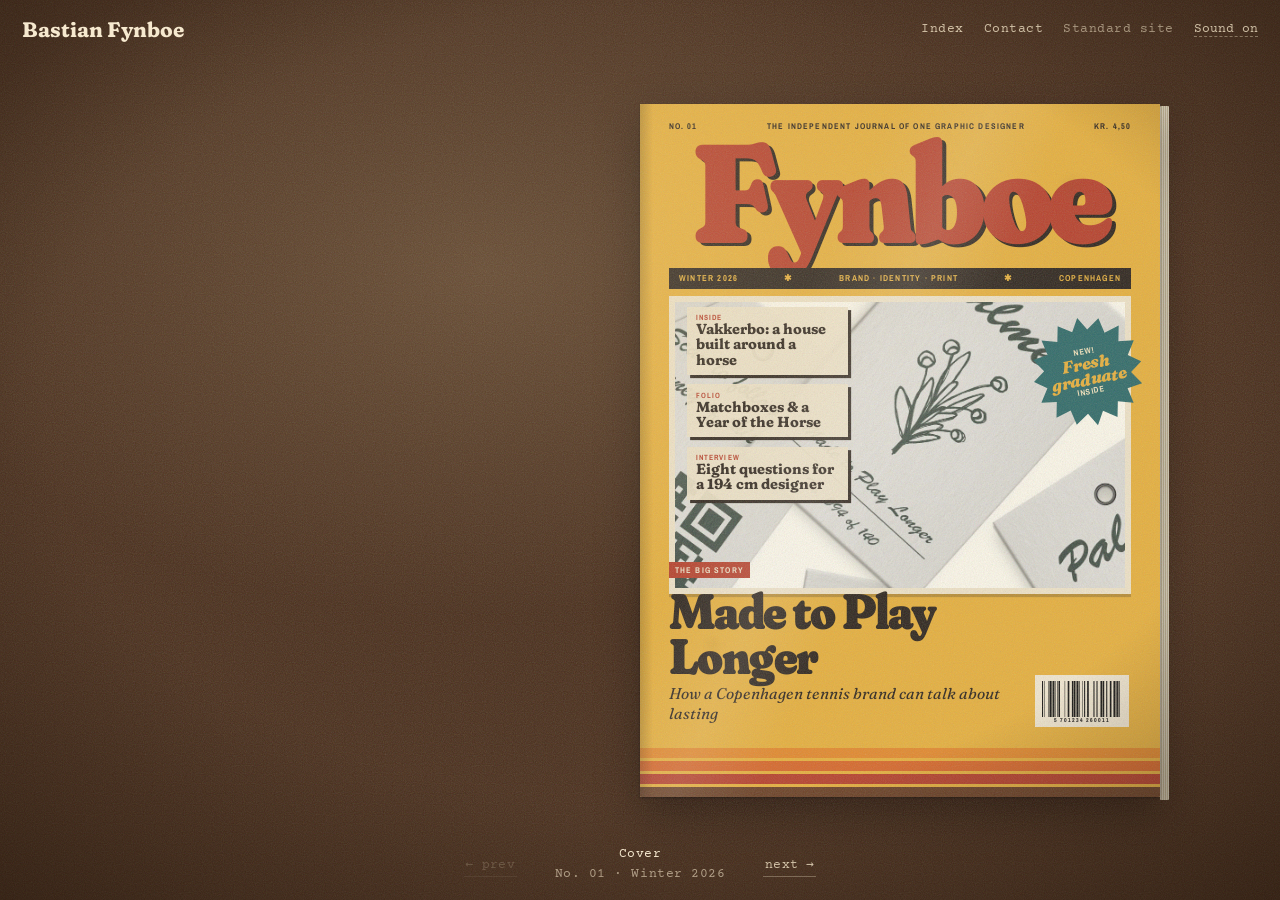
==== commit 466f2955: "Blad-følelse" ====
--- a/issue/index.html
+++ b/issue/index.html
@@ -12,20 +12,22 @@
 <link rel="canonical" href="https://bastianfynboe.xyz/issue/">
 <link rel="icon" href="/favicon.png" type="image/png">
 <link rel="preload" href="/assets/fonts/issue/fraunces-latin-full-normal.woff2" as="font" type="font/woff2" crossorigin>
-<link rel="stylesheet" href="/assets/issue/issue.css?v=1">
+<link rel="stylesheet" href="/assets/issue/issue.css?v=2">
 <script>document.documentElement.classList.add('js')</script>
 </head>
 <body>
 <a class="skip" href="/">Skip to the standard site</a>
+<div class="table" aria-hidden="true"></div>
 <header class="ui ui-top">
   <a class="brand" href="#cover" data-go="cover">Bastian Fynboe</a>
   <nav class="nav">
     <a href="#contents" data-go="contents">Index</a>
     <a href="#masthead" data-go="masthead">Contact</a>
     <a href="/" class="plain">Standard site</a>
+    <button id="sound" class="snd" aria-pressed="true" title="Page sound">Sound on</button>
   </nav>
 </header>
-<main id="stage"><div id="holder"><div id="book">
+<main id="stage"><div id="holder"><div class="stack l"></div><div class="stack r"></div><div id="book">
 <section class="page  cover" data-id="cover" data-sec="Cover" id="p-cover" aria-label="Page 1">
   <div class="cv-bg"></div>
   <div class="cv-top"><span>No. 01</span><span>The independent journal of one graphic designer</span><span>Kr. 4,50</span></div>
@@ -366,13 +368,13 @@
 </div></div></main>
 <div class="ui ui-bot">
   <div class="pager">
-    <button id="prev" aria-label="Previous page">←</button>
+    <button id="prev" aria-label="Previous page">← prev</button>
     <div class="where" id="where" aria-live="polite"><b>Cover</b><span>No. 01 · Winter 2026</span></div>
-    <button id="next" aria-label="Next page">→</button>
+    <button id="next" aria-label="Next page">next →</button>
   </div>
 </div>
-<div class="progress" id="progress"></div>
-<script src="/assets/issue/page-flip.browser.js?v=1"></script>
-<script src="/assets/issue/issue.js?v=1"></script>
+<div class="lamp" aria-hidden="true"></div>
+<script src="/assets/issue/page-flip.browser.js?v=2"></script>
+<script src="/assets/issue/issue.js?v=2"></script>
 </body>
 </html>
--- a/assets/issue/issue.css
+++ b/assets/issue/issue.css
@@ -335,3 +335,64 @@
 @media (max-width:560px){ .ui .plain{display:none} .ui .brand{white-space:nowrap} .ui{padding:14px 16px} }
 .page{font-size:2.2cqw;line-height:1.3}
 .cv-lines a{font-size:2.8cqw;line-height:1.05}
+
+/* ===================== ANALOG LAYER: a real magazine on a real table ===================== */
+body{background:#4a2f1c}
+/* 70s teak table: SVG noise stretched into wood grain, warm lamp, dark corners */
+.table{position:fixed;inset:0;z-index:-1;background-color:#5c3b25;
+  background-image:
+    url("data:image/svg+xml,%3Csvg xmlns='http://www.w3.org/2000/svg' width='800' height='800'%3E%3Cfilter id='m'%3E%3CfeTurbulence type='fractalNoise' baseFrequency='0.004 0.012' numOctaves='3' seed='4' stitchTiles='stitch'/%3E%3CfeColorMatrix values='0 0 0 0 0.12  0 0 0 0 0.06  0 0 0 0 0.02  1.4 0 0 0 -0.45'/%3E%3C/filter%3E%3Crect width='100%25' height='100%25' filter='url(%23m)'/%3E%3C/svg%3E"),
+    url("data:image/svg+xml,%3Csvg xmlns='http://www.w3.org/2000/svg' width='300' height='300'%3E%3Cfilter id='f'%3E%3CfeTurbulence type='fractalNoise' baseFrequency='0.75' numOctaves='3' stitchTiles='stitch'/%3E%3CfeColorMatrix values='0 0 0 0 0.9  0 0 0 0 0.7  0 0 0 0 0.45  0.9 0 0 0 -0.32'/%3E%3C/filter%3E%3Crect width='100%25' height='100%25' filter='url(%23f)'/%3E%3C/svg%3E");
+  background-size:800px 800px,300px 300px}
+.lamp{position:fixed;inset:0;pointer-events:none;z-index:45;
+  background:
+    radial-gradient(ellipse 65% 55% at 38% 30%, rgba(255,226,170,.16), rgba(255,226,170,0) 70%),
+    radial-gradient(ellipse 85% 80% at 50% 45%, rgba(0,0,0,0) 55%, rgba(18,8,0,.55) 100%)}
+.lamp::after{content:"";position:absolute;inset:0;opacity:.35;mix-blend-mode:overlay;
+  background-image:url("data:image/svg+xml,%3Csvg xmlns='http://www.w3.org/2000/svg' width='240' height='240'%3E%3Cfilter id='g'%3E%3CfeTurbulence type='fractalNoise' baseFrequency='.9' numOctaves='2' stitchTiles='stitch'/%3E%3C/filter%3E%3Crect width='100%25' height='100%25' filter='url(%23g)' opacity='.5'/%3E%3C/svg%3E")}
+
+/* chrome sits on the table like typed labels, not app buttons */
+.ui{color:#F1E3C6;font-family:'Courier Prime',monospace!important;font-weight:400!important;letter-spacing:.04em;text-transform:none;font-size:13px}
+.ui a,.ui button{color:#F1E3C6;opacity:.8}
+.ui .brand{color:#F6E9CF;font-family:'Fraunces',serif!important;font-weight:700;font-size:21px}
+.ui .plain{opacity:.55}
+.snd{border-bottom:1px dashed rgba(241,227,198,.5)!important}
+.pager{gap:28px}
+.pager button{width:auto;height:auto;border:0;border-radius:0;font-family:'Courier Prime',monospace;font-size:13px;letter-spacing:.02em;padding:4px 2px;border-bottom:1px solid rgba(241,227,198,.4)}
+.where{min-width:190px}
+.where b{font-weight:400;color:#F6E9CF}
+.where span{color:rgba(241,227,198,.6)}
+.progress{display:none}
+
+/* the object: thickness, a shadow that follows the paper, soft worn edges */
+#holder{--lt:0px;--rt:8px}
+.stf__block{filter:drop-shadow(0 1px 1px rgba(0,0,0,.35)) drop-shadow(0 16px 22px rgba(10,4,0,.45))}
+.page{border-radius:1px}
+.stack{position:absolute;top:2px;bottom:-3px;z-index:0;border-radius:1px;transition:width .9s ease;
+  background:repeating-linear-gradient(90deg,#efe5cd 0 1px,#cfc09e 1px 2px);box-shadow:0 14px 20px -6px rgba(10,4,0,.45)}
+.stack.l{right:100%;width:var(--lt)}
+.stack.r{left:100%;width:var(--rt)}
+#holder.closed .stack.l{display:none}
+#holder.closed .stack.r{left:100%}
+body.portrait .stack{display:none}
+/* the spine fold, and a little light catching the curve of each page */
+.page.r::after,.page.l::after{z-index:21}
+.page.l .pg-curve,.page.r .pg-curve{display:none}
+.page.r{box-shadow:inset 1px 0 0 rgba(0,0,0,.08)}
+.page.l::before{background:linear-gradient(270deg,rgba(40,20,0,.34),rgba(40,20,0,.10) 7%,rgba(40,20,0,.04) 16%,rgba(255,240,210,.06) 34%,rgba(0,0,0,0) 46%,rgba(0,0,0,0) 92%,rgba(40,20,0,.07))!important;width:100%!important}
+.page.r::before{background:linear-gradient(90deg,rgba(40,20,0,.34),rgba(40,20,0,.10) 7%,rgba(40,20,0,.04) 16%,rgba(255,240,210,.06) 34%,rgba(0,0,0,0) 46%,rgba(0,0,0,0) 92%,rgba(40,20,0,.07))!important;width:100%!important}
+/* cover: glossy-ish stock, a crease from being read */
+.page.cover::before{content:"";position:absolute;inset:0;z-index:19;pointer-events:none;width:auto;
+  background:linear-gradient(115deg,rgba(255,255,255,.0) 30%,rgba(255,255,255,.10) 42%,rgba(255,255,255,0) 52%),
+             linear-gradient(90deg,rgba(0,0,0,.18),rgba(0,0,0,0) 2.5%)}
+/* ink sits in the paper: photos lose a hair of crispness and gain grain */
+.fr>img,.fr>video{filter:contrast(1.03) saturate(.94)}
+.fr::after{opacity:.28}
+#book{cursor:grab}
+#book:active{cursor:grabbing}
+@media (max-width:560px){
+  .ui{font-size:11px;padding:14px 14px}
+  .ui .brand{font-size:17px}
+  .ui .nav{gap:12px}
+  .ui a,.ui button{white-space:nowrap}
+}
